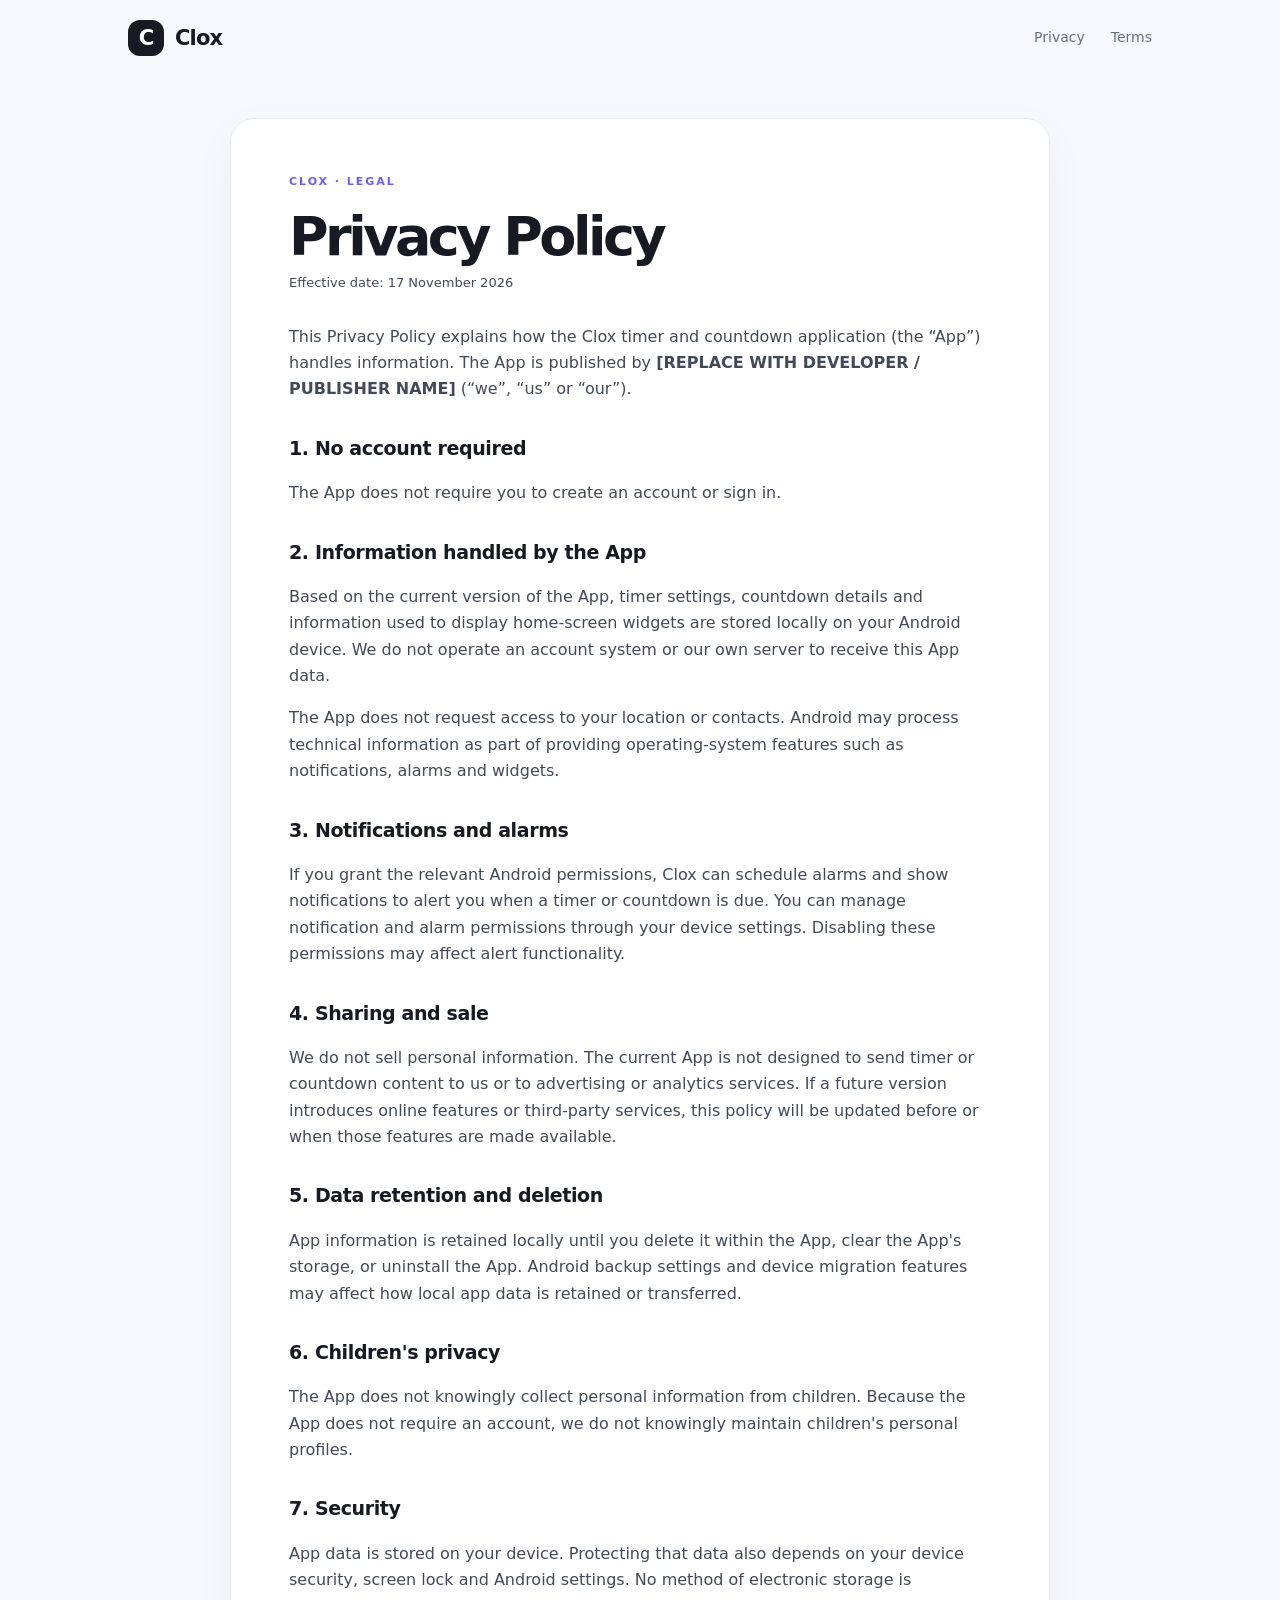
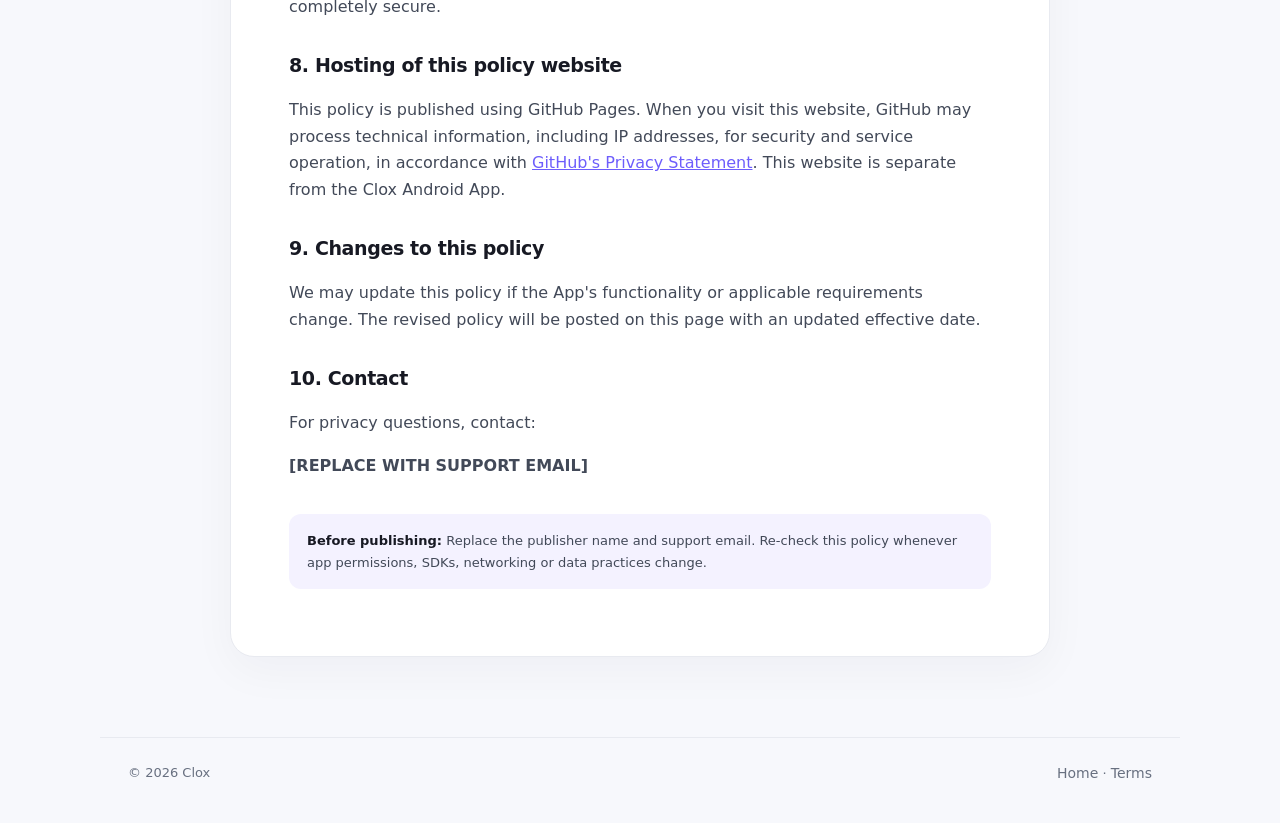
==== privacy-policy.html @ 31734da0 "Add files via upload Initial Commit" ====
<!doctype html>
<html lang="en"><head><meta charset="utf-8"><meta name="viewport" content="width=device-width, initial-scale=1"><meta name="description" content="Privacy Policy for the Clox timer and countdown app."><title>Privacy Policy — Clox</title><link rel="stylesheet" href="styles.css"></head>
<body><header class="site-header"><a class="brand" href="index.html"><span class="brand-mark">C</span><span>Clox</span></a><nav><a href="privacy-policy.html" aria-current="page">Privacy</a><a href="terms-and-conditions.html">Terms</a></nav></header>
<main class="document"><div class="eyebrow">CLOX · LEGAL</div><h1>Privacy Policy</h1><p class="updated">Effective date: 17 November 2026</p>
<p>This Privacy Policy explains how the Clox timer and countdown application (the “App”) handles information. The App is published by <strong>[REPLACE WITH DEVELOPER / PUBLISHER NAME]</strong> (“we”, “us” or “our”).</p>
<h2>1. No account required</h2><p>The App does not require you to create an account or sign in.</p>
<h2>2. Information handled by the App</h2><p>Based on the current version of the App, timer settings, countdown details and information used to display home-screen widgets are stored locally on your Android device. We do not operate an account system or our own server to receive this App data.</p><p>The App does not request access to your location or contacts. Android may process technical information as part of providing operating-system features such as notifications, alarms and widgets.</p>
<h2>3. Notifications and alarms</h2><p>If you grant the relevant Android permissions, Clox can schedule alarms and show notifications to alert you when a timer or countdown is due. You can manage notification and alarm permissions through your device settings. Disabling these permissions may affect alert functionality.</p>
<h2>4. Sharing and sale</h2><p>We do not sell personal information. The current App is not designed to send timer or countdown content to us or to advertising or analytics services. If a future version introduces online features or third-party services, this policy will be updated before or when those features are made available.</p>
<h2>5. Data retention and deletion</h2><p>App information is retained locally until you delete it within the App, clear the App's storage, or uninstall the App. Android backup settings and device migration features may affect how local app data is retained or transferred.</p>
<h2>6. Children's privacy</h2><p>The App does not knowingly collect personal information from children. Because the App does not require an account, we do not knowingly maintain children's personal profiles.</p>
<h2>7. Security</h2><p>App data is stored on your device. Protecting that data also depends on your device security, screen lock and Android settings. No method of electronic storage is completely secure.</p>
<h2>8. Hosting of this policy website</h2><p>This policy is published using GitHub Pages. When you visit this website, GitHub may process technical information, including IP addresses, for security and service operation, in accordance with <a href="https://docs.github.com/en/site-policy/privacy-policies/github-privacy-statement">GitHub's Privacy Statement</a>. This website is separate from the Clox Android App.</p>
<h2>9. Changes to this policy</h2><p>We may update this policy if the App's functionality or applicable requirements change. The revised policy will be posted on this page with an updated effective date.</p>
<h2>10. Contact</h2><p>For privacy questions, contact:</p><p><strong>[REPLACE WITH SUPPORT EMAIL]</strong></p>
<p class="notice"><strong>Before publishing:</strong> Replace the publisher name and support email. Re-check this policy whenever app permissions, SDKs, networking or data practices change.</p>
</main><footer><span>© 2026 Clox</span><span><a href="index.html">Home</a> · <a href="terms-and-conditions.html">Terms</a></span></footer></body></html>
---- styles.css ----
:root{color-scheme:light;--ink:#171923;--muted:#687080;--line:#e8eaf0;--accent:#6d5dfc;--bg:#f7f8fc;--card:#fff}*{box-sizing:border-box}html{scroll-behavior:smooth}body{margin:0;background:var(--bg);color:var(--ink);font-family:Inter,ui-sans-serif,system-ui,-apple-system,BlinkMacSystemFont,"Segoe UI",sans-serif;line-height:1.65}.site-header{height:76px;display:flex;align-items:center;justify-content:space-between;max-width:1080px;margin:auto;padding:0 28px}.brand{display:flex;align-items:center;gap:11px;text-decoration:none;color:var(--ink);font-size:21px;font-weight:750;letter-spacing:-.04em}.brand-mark{display:grid;place-items:center;width:36px;height:36px;border-radius:12px;background:var(--ink);color:white;font-weight:800}.site-header nav{display:flex;gap:26px}.site-header nav a,footer a{color:var(--muted);text-decoration:none;font-size:14px}.site-header nav a:hover,footer a:hover{color:var(--accent)}.hero-wrap{max-width:1080px;margin:38px auto 80px;padding:0 28px}.hero{background:linear-gradient(135deg,#fff 0%,#f0efff 100%);border:1px solid var(--line);border-radius:30px;padding:76px 64px 58px;box-shadow:0 20px 60px rgba(31,35,60,.05)}.eyebrow{font-size:11px;font-weight:800;letter-spacing:.18em;color:var(--accent)}h1{font-size:clamp(42px,7vw,76px);line-height:1.02;letter-spacing:-.065em;margin:18px 0 22px}h1 span{color:var(--accent)}.lead{max-width:590px;font-size:18px;color:var(--muted);margin:0}.actions{display:flex;gap:12px;flex-wrap:wrap;margin-top:30px}.button{padding:12px 19px;border-radius:12px;text-decoration:none;font-weight:650;font-size:14px}.primary{background:var(--ink);color:white}.secondary{background:white;color:var(--ink);border:1px solid var(--line)}.feature-grid{display:grid;grid-template-columns:repeat(3,1fr);gap:16px;margin-top:72px}.feature-grid article{background:rgba(255,255,255,.8);border:1px solid var(--line);border-radius:18px;padding:22px}.feature-icon{font-size:25px;color:var(--accent)}.feature-grid h2{font-size:16px;margin:12px 0 5px}.feature-grid p{font-size:14px;color:var(--muted);margin:0}.document{max-width:820px;margin:42px auto 80px;padding:54px 58px;background:var(--card);border:1px solid var(--line);border-radius:24px;box-shadow:0 14px 45px rgba(31,35,60,.04)}.document h1{font-size:clamp(38px,5vw,54px);margin-bottom:8px}.updated{color:var(--muted);font-size:13px;margin:0 0 30px}.document h2{font-size:19px;letter-spacing:-.02em;margin:30px 0 7px}.document p{color:#424958}.document a{color:var(--accent)}.notice{margin-top:35px;padding:16px 18px;background:#f4f2ff;border-radius:12px;font-size:13px}.notice strong{color:var(--ink)}footer{max-width:1080px;margin:0 auto;padding:24px 28px 38px;border-top:1px solid var(--line);display:flex;justify-content:space-between;gap:15px;color:var(--muted);font-size:13px}@media(max-width:650px){.site-header{height:66px;padding:0 19px}.site-header nav{gap:15px}.hero-wrap{margin:18px auto 45px;padding:0 15px}.hero{padding:48px 24px 28px;border-radius:22px}.lead{font-size:16px}.feature-grid{grid-template-columns:1fr;margin-top:42px}.document{margin:20px 14px 48px;padding:34px 23px;border-radius:18px}.document p{font-size:15px}footer{padding:20px;flex-direction:column}}
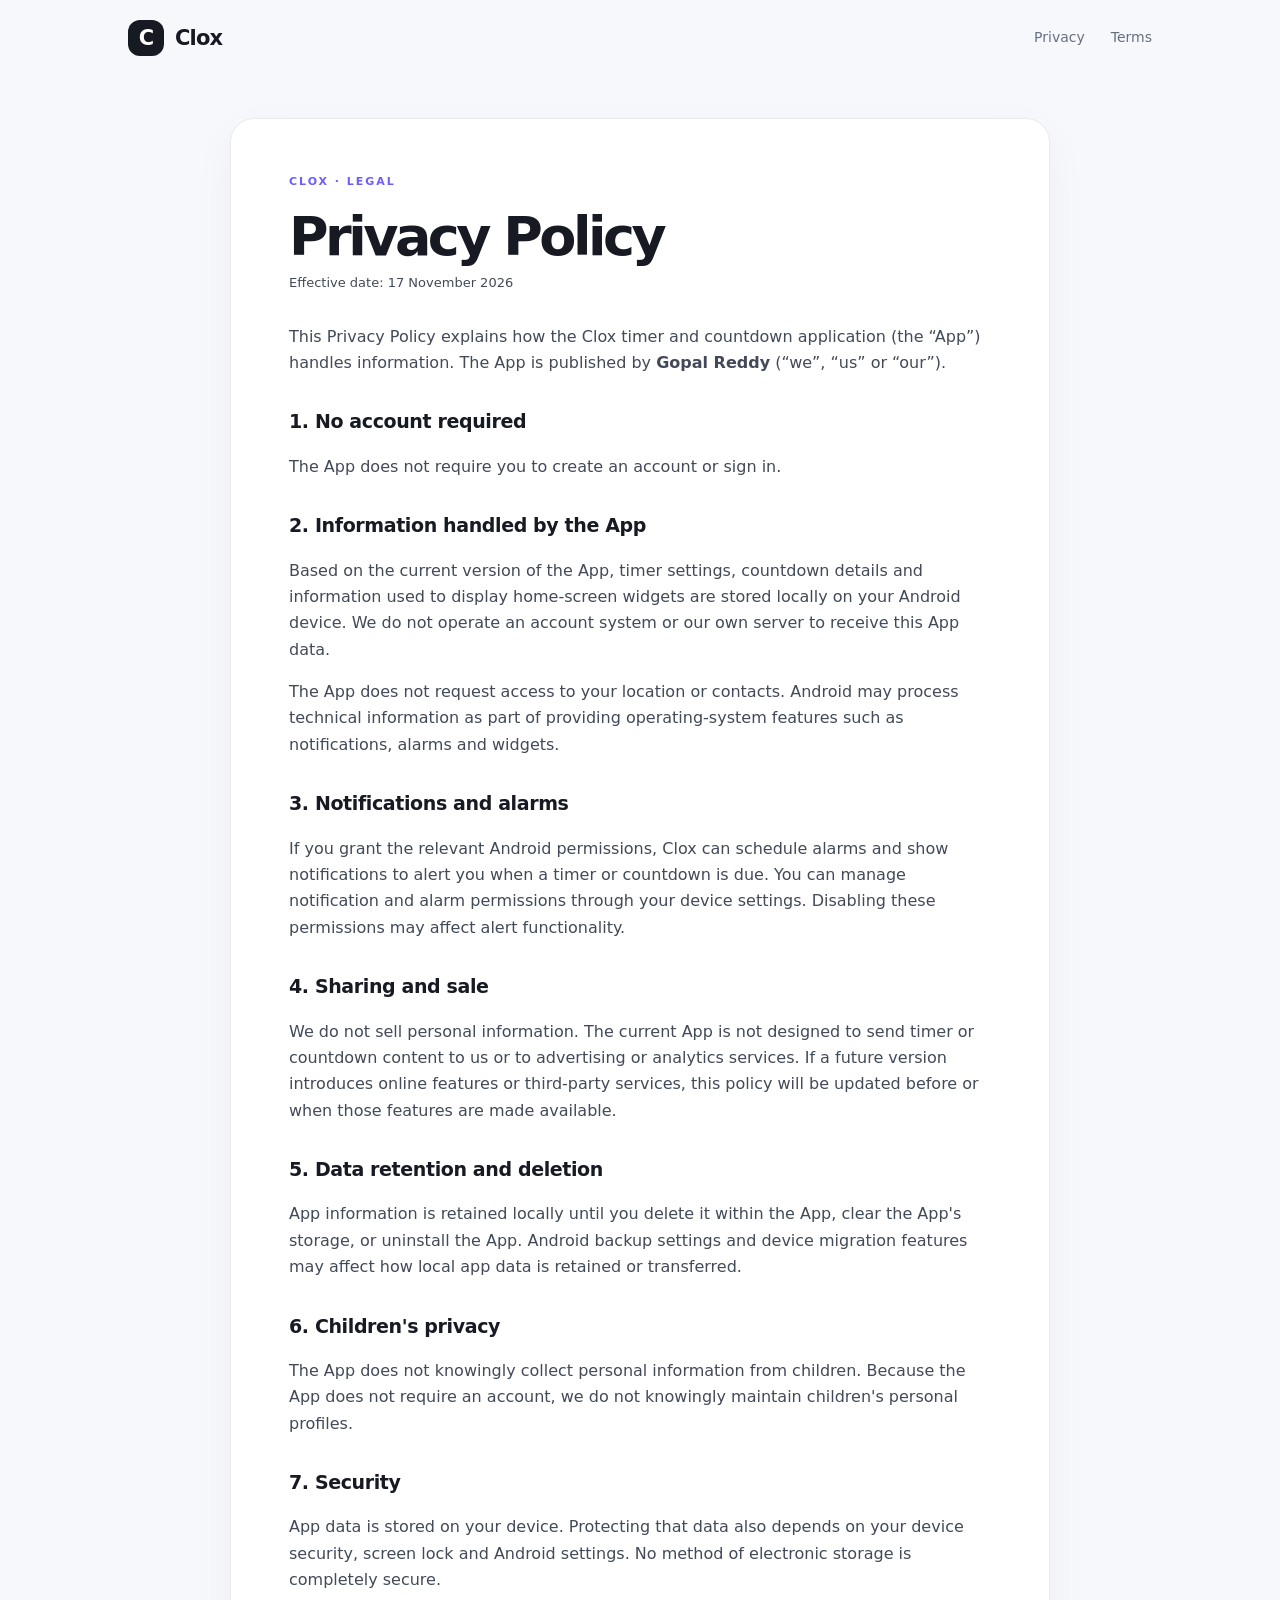
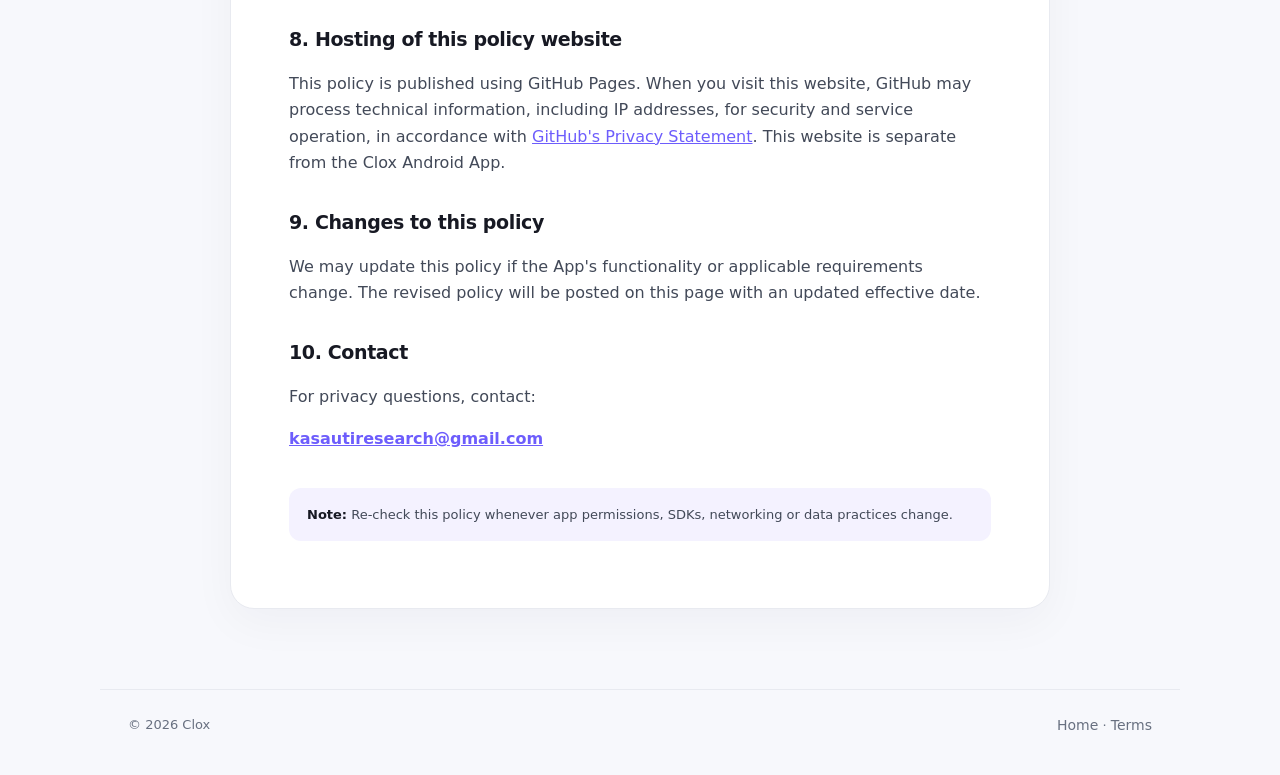
==== commit e8affb4a: "Add files via upload Bug fixes" ====
--- a/privacy-policy.html
+++ b/privacy-policy.html
@@ -2,7 +2,7 @@
 <html lang="en"><head><meta charset="utf-8"><meta name="viewport" content="width=device-width, initial-scale=1"><meta name="description" content="Privacy Policy for the Clox timer and countdown app."><title>Privacy Policy — Clox</title><link rel="stylesheet" href="styles.css"></head>
 <body><header class="site-header"><a class="brand" href="index.html"><span class="brand-mark">C</span><span>Clox</span></a><nav><a href="privacy-policy.html" aria-current="page">Privacy</a><a href="terms-and-conditions.html">Terms</a></nav></header>
 <main class="document"><div class="eyebrow">CLOX · LEGAL</div><h1>Privacy Policy</h1><p class="updated">Effective date: 17 November 2026</p>
-<p>This Privacy Policy explains how the Clox timer and countdown application (the “App”) handles information. The App is published by <strong>[REPLACE WITH DEVELOPER / PUBLISHER NAME]</strong> (“we”, “us” or “our”).</p>
+<p>This Privacy Policy explains how the Clox timer and countdown application (the “App”) handles information. The App is published by <strong>Gopal Reddy</strong> (“we”, “us” or “our”).</p>
 <h2>1. No account required</h2><p>The App does not require you to create an account or sign in.</p>
 <h2>2. Information handled by the App</h2><p>Based on the current version of the App, timer settings, countdown details and information used to display home-screen widgets are stored locally on your Android device. We do not operate an account system or our own server to receive this App data.</p><p>The App does not request access to your location or contacts. Android may process technical information as part of providing operating-system features such as notifications, alarms and widgets.</p>
 <h2>3. Notifications and alarms</h2><p>If you grant the relevant Android permissions, Clox can schedule alarms and show notifications to alert you when a timer or countdown is due. You can manage notification and alarm permissions through your device settings. Disabling these permissions may affect alert functionality.</p>
@@ -12,6 +12,6 @@
 <h2>7. Security</h2><p>App data is stored on your device. Protecting that data also depends on your device security, screen lock and Android settings. No method of electronic storage is completely secure.</p>
 <h2>8. Hosting of this policy website</h2><p>This policy is published using GitHub Pages. When you visit this website, GitHub may process technical information, including IP addresses, for security and service operation, in accordance with <a href="https://docs.github.com/en/site-policy/privacy-policies/github-privacy-statement">GitHub's Privacy Statement</a>. This website is separate from the Clox Android App.</p>
 <h2>9. Changes to this policy</h2><p>We may update this policy if the App's functionality or applicable requirements change. The revised policy will be posted on this page with an updated effective date.</p>
-<h2>10. Contact</h2><p>For privacy questions, contact:</p><p><strong>[REPLACE WITH SUPPORT EMAIL]</strong></p>
-<p class="notice"><strong>Before publishing:</strong> Replace the publisher name and support email. Re-check this policy whenever app permissions, SDKs, networking or data practices change.</p>
+<h2>10. Contact</h2><p>For privacy questions, contact:</p><p><strong><a href="mailto:kasautiresearch@gmail.com">kasautiresearch@gmail.com</a></strong></p>
+<p class="notice"><strong>Note:</strong> Re-check this policy whenever app permissions, SDKs, networking or data practices change.</p>
 </main><footer><span>© 2026 Clox</span><span><a href="index.html">Home</a> · <a href="terms-and-conditions.html">Terms</a></span></footer></body></html>
